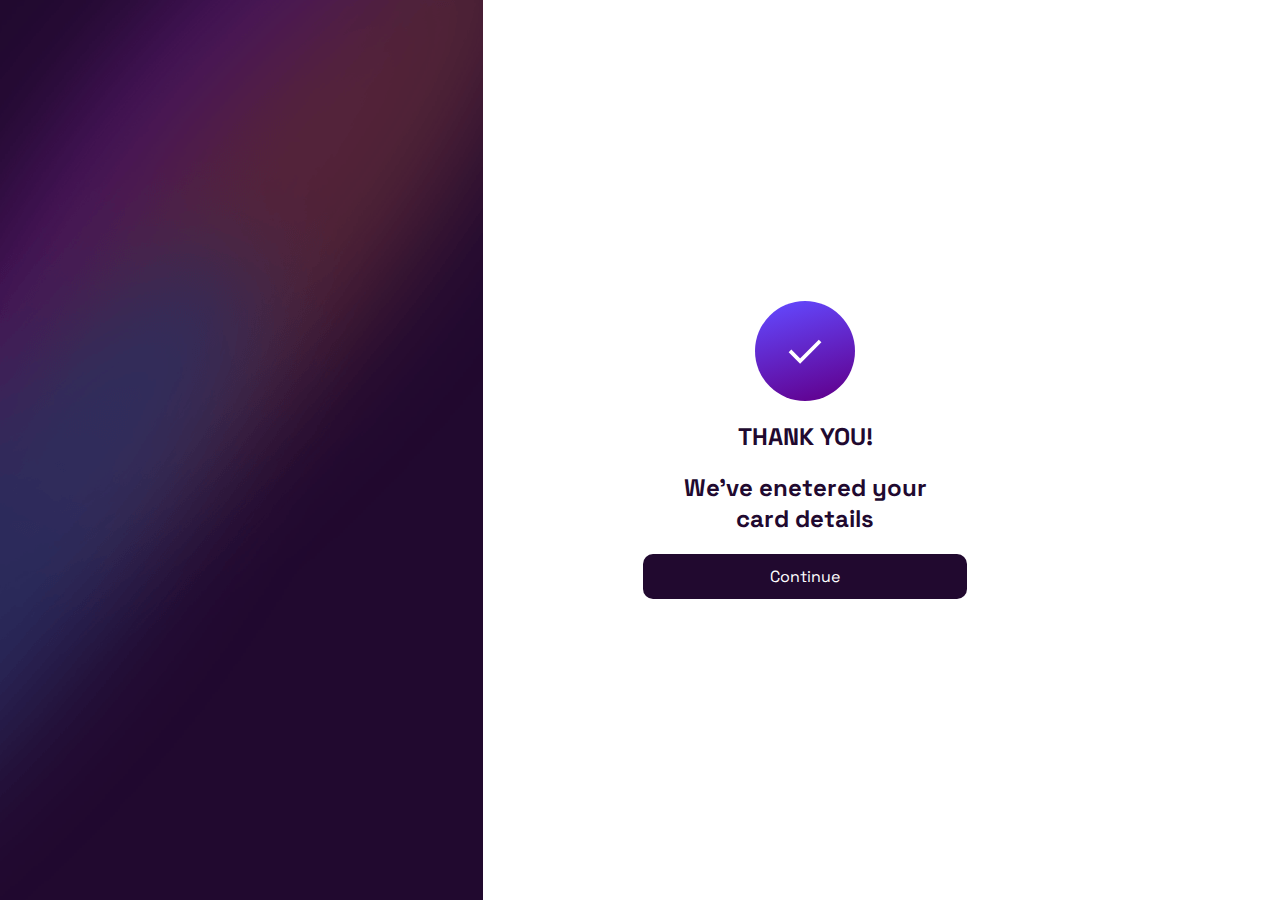
==== completed.html @ a98989f1 "Create index.html, completed.html style index.html, completed.html begin scripting" ====
<!DOCTYPE html>
<html lang="en">
<head>
  <meta charset="UTF-8">
  <meta name="viewport" content="width=device-width, initial-scale=1.0"> <!-- displays site properly based on user's device -->

  <link rel="icon" type="image/png" sizes="32x32" href="./images/favicon-32x32.png">
  <link rel="stylesheet" href="style.css">
  <title>Success!</title>

  <!-- Feel free to remove these styles or customise in your own stylesheet 👍 -->
  <style>
    .attribution { font-size: 11px; text-align: center; }
    .attribution a { color: hsl(228, 45%, 44%); }
  </style>
</head>
<body>

  <!--Image-->
  <div class="bod">
  <img id="bg" src="images/bg-main-desktop.png" alt="">
  <!--Right Contianer-->
  <section id="content">
    <div id="container2">
      <img src="icon-complete.svg" alt="">
      <div class="complete" id="thanks">THANK YOU!</div>
      <div class="complete">We've enetered your card details</div>
      <a href="index.html" class="btn">Continue</a>
        


<script src="script.js"></script>
</html>
---- style.css ----
@import url('https://fonts.googleapis.com/css2?family=Space+Grotesk&display=swap');

:root {
    --lightgrayviolet: hsl(270, 3%, 87%);
    --darkgrayviolet: hsl(279, 6%, 55%);
    --darkviolet: hsl(278, 68%, 11%)
}

body {
    font-family: 'Space Grotesk', sans-serif;
    margin: 0;
}

#bg img {
    width: 100%;
    
}

.bod {
    display: grid;
    grid-template-columns: repeat(2, 1fr);
    justify-content: center;
    align-items: center;
    height: 100%;
}

#content {
    width: 400px;
    margin-left: 15px;
}

#container2 {
    display: flex;
    flex-direction: column;
    width: 300px;
    margin: 0;
    gap: 20px;
    align-items: center;
}

#container2 a {
    text-align: center;
    text-decoration: none;
    
}

.form-control {
    color: var(--darkviolet);
    font-weight: bold;
    font-size: 18px;
}

.form-control  {
    margin-bottom: 20px;
}

.form-control div {
    margin-bottom: 5px;
}

.form-control input {
    border: 1px solid var(--darkgrayviolet);
    width: 100%;
    padding: 10px;
    font-size: 15px;
    border-radius: 5px;
}


.form-control-2 {
    color: var(--darkviolet);
    font-weight: 500;
    font-size: 18px;
    display: flex;
    font-weight: bold;
}

.form-control-2  {
    margin-bottom: 10px;
}

.form-control-2 div {
    margin-bottom: 5px;
}

.form-control-2 input {
    border: 1px solid var(--darkgrayviolet);
    width: 100%;
    padding: 10px;
    font-size: 15px;
    border-radius: 5px;
}
.two {
    display: flex;
    gap: 4px;
    width: 150px;
}

.two input {
    appearance: none;
    
}

.btn {
    background-color: var(--darkviolet);
    color: white;
    padding: 12px;
    border-radius: 10px;
    width: 100%;
}

.btn:hover {
    background-color: white;
    cursor: pointer;
    color: black;
    padding: 12px;
    border-radius: 10px;
    width: 100%;
}

.er-input {
    border: 1px solid var(--darkgrayviolet);;
}

.er-text {
    color: red;
    font-size: 14px;
    
}

#container2 img {
 width: 100px;
 
}

.invisible {
    display: none;
}

#validation {
    display: none;
}

.nodisplay {
    cursor: default;
    background-color: gray;
    
}

.badbtn {
    background-color: var(--darkviolet);
    color: white;
    padding: 12px;
    border-radius: 10px;
    width: 100%;
}

.badbtn:hover {
    background-color: gray;
    cursor: default;
    color: black;
    padding: 12px;
    border-radius: 10px;
    width: 100%;
}

.complete {
    text-align: center;
    color: var(--darkviolet);
    font-weight:800;
    font-size: 24px;
}
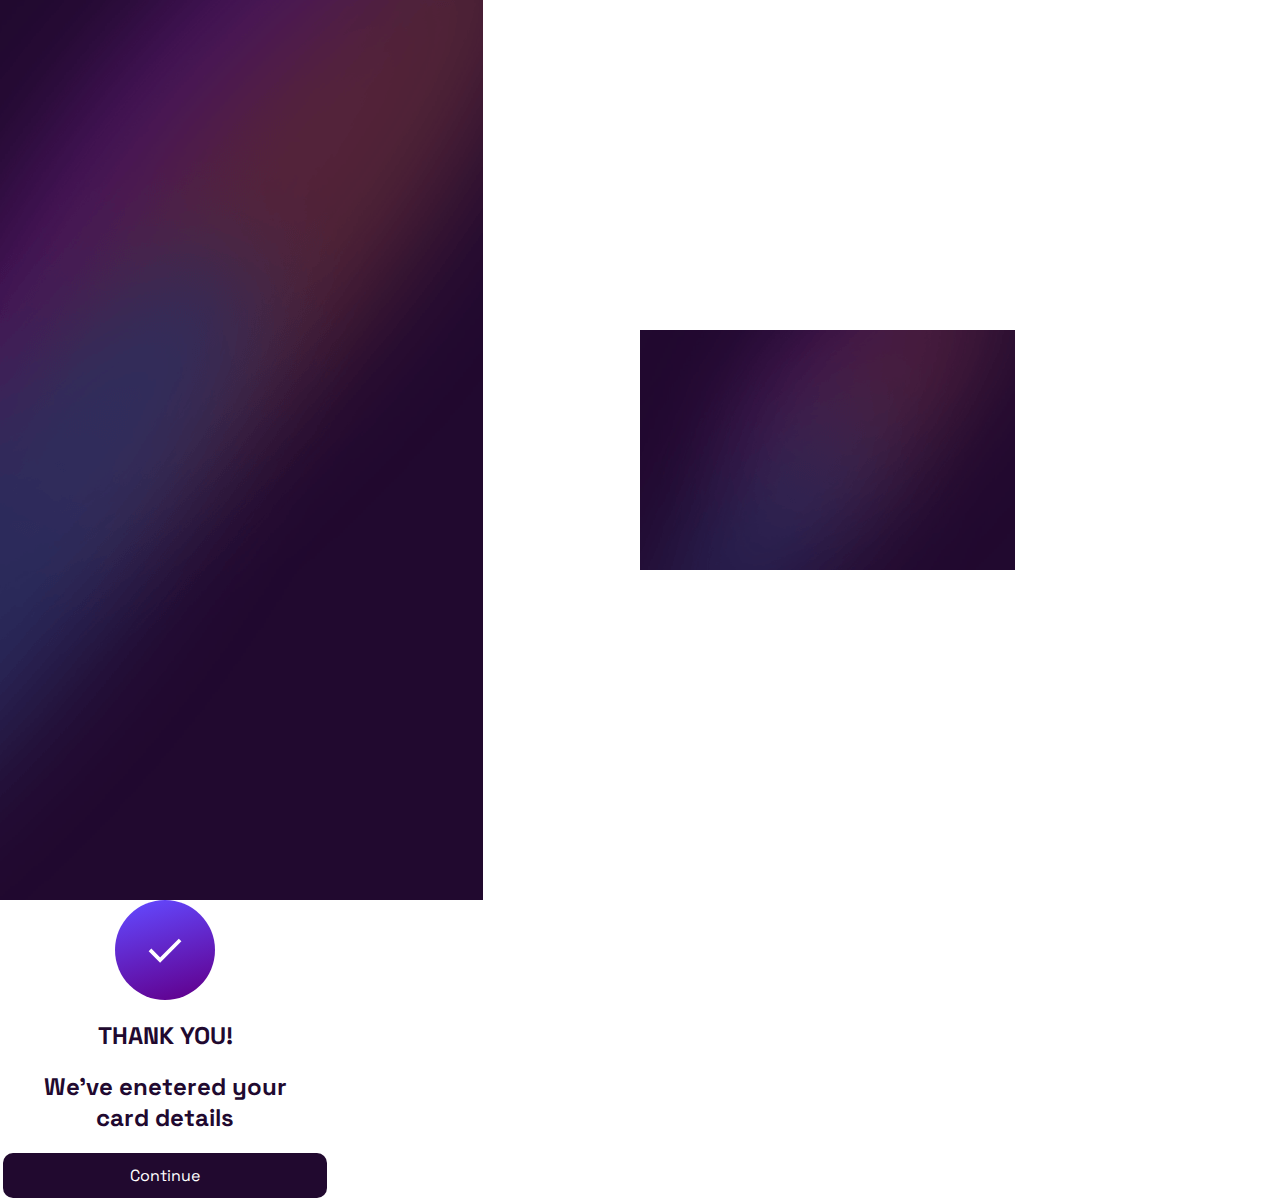
==== commit 76f22f6a: "complete completed.html layout" ====
--- a/completed.html
+++ b/completed.html
@@ -19,6 +19,7 @@
   <!--Image-->
   <div class="bod">
   <img id="bg" src="images/bg-main-desktop.png" alt="">
+  <img id="bg-mobile" src="images/bg-main-mobile.png" alt="">
   <!--Right Contianer-->
   <section id="content">
     <div id="container2">
